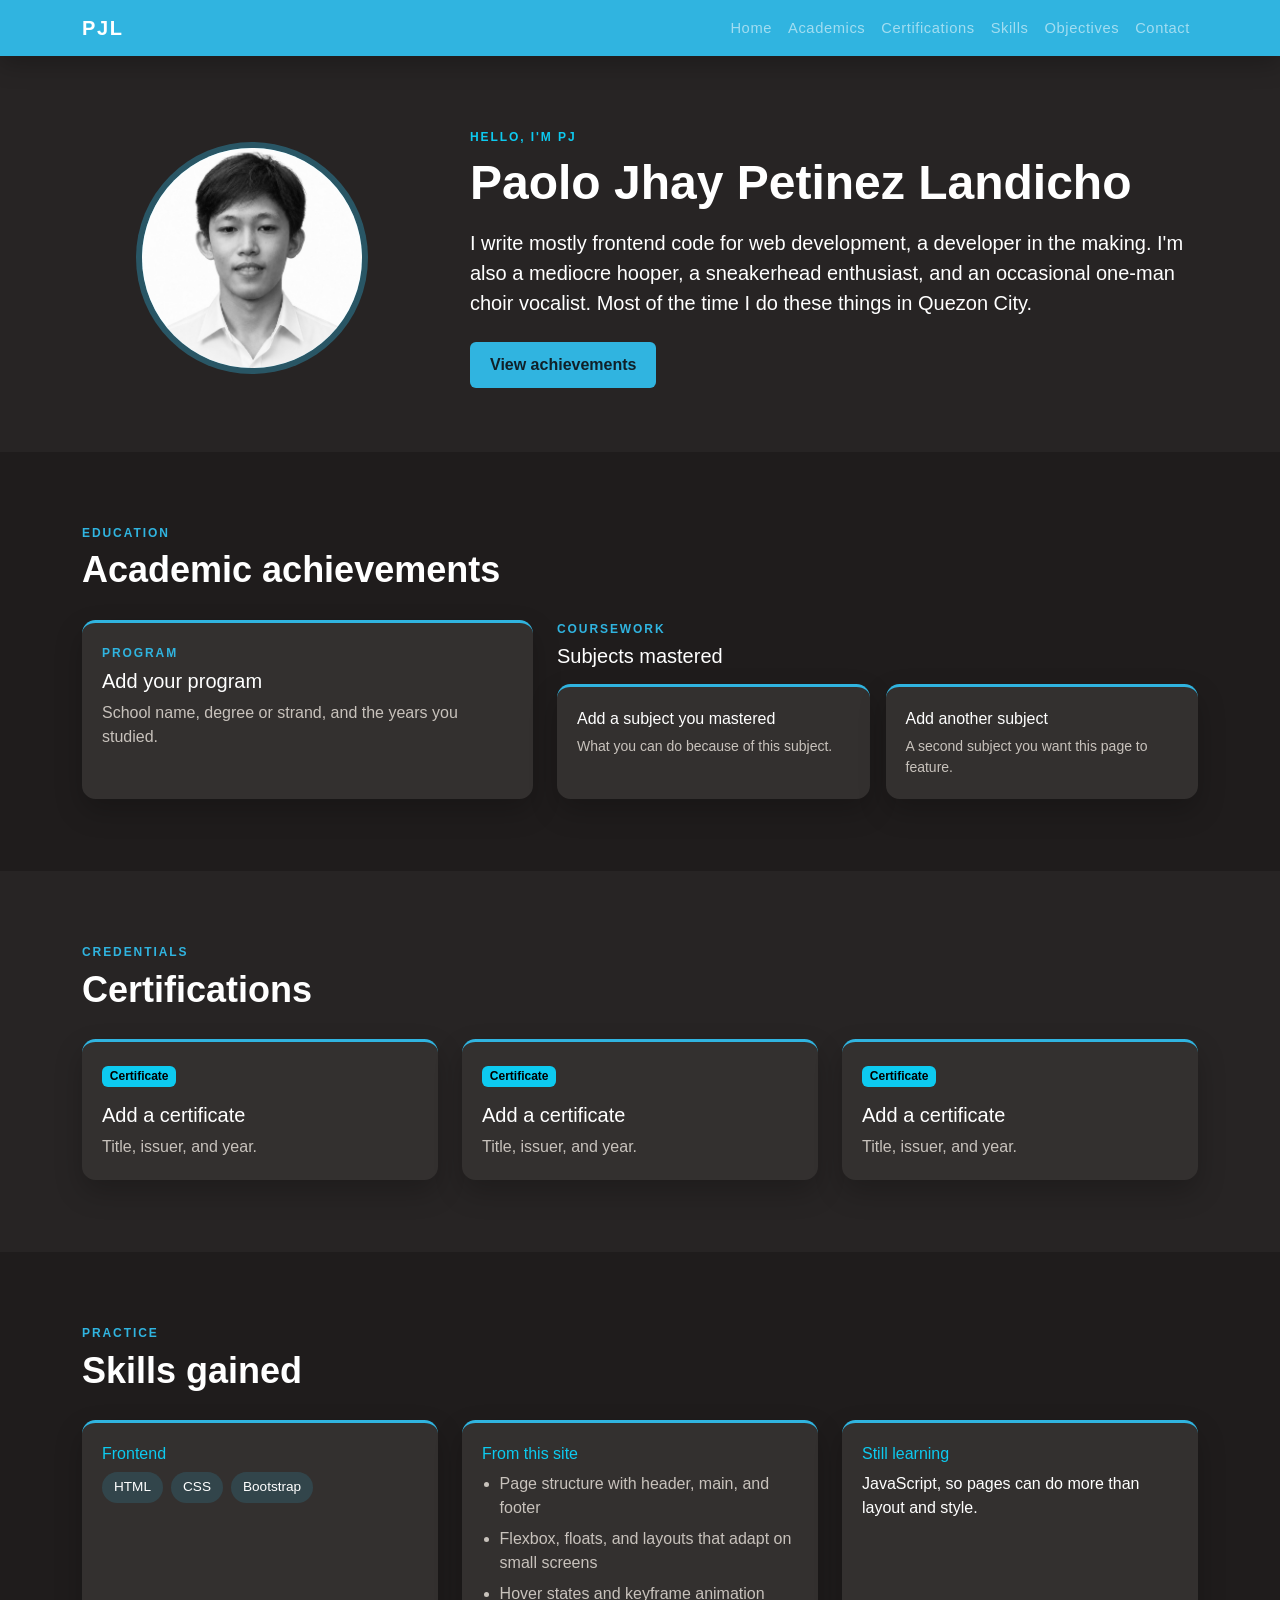
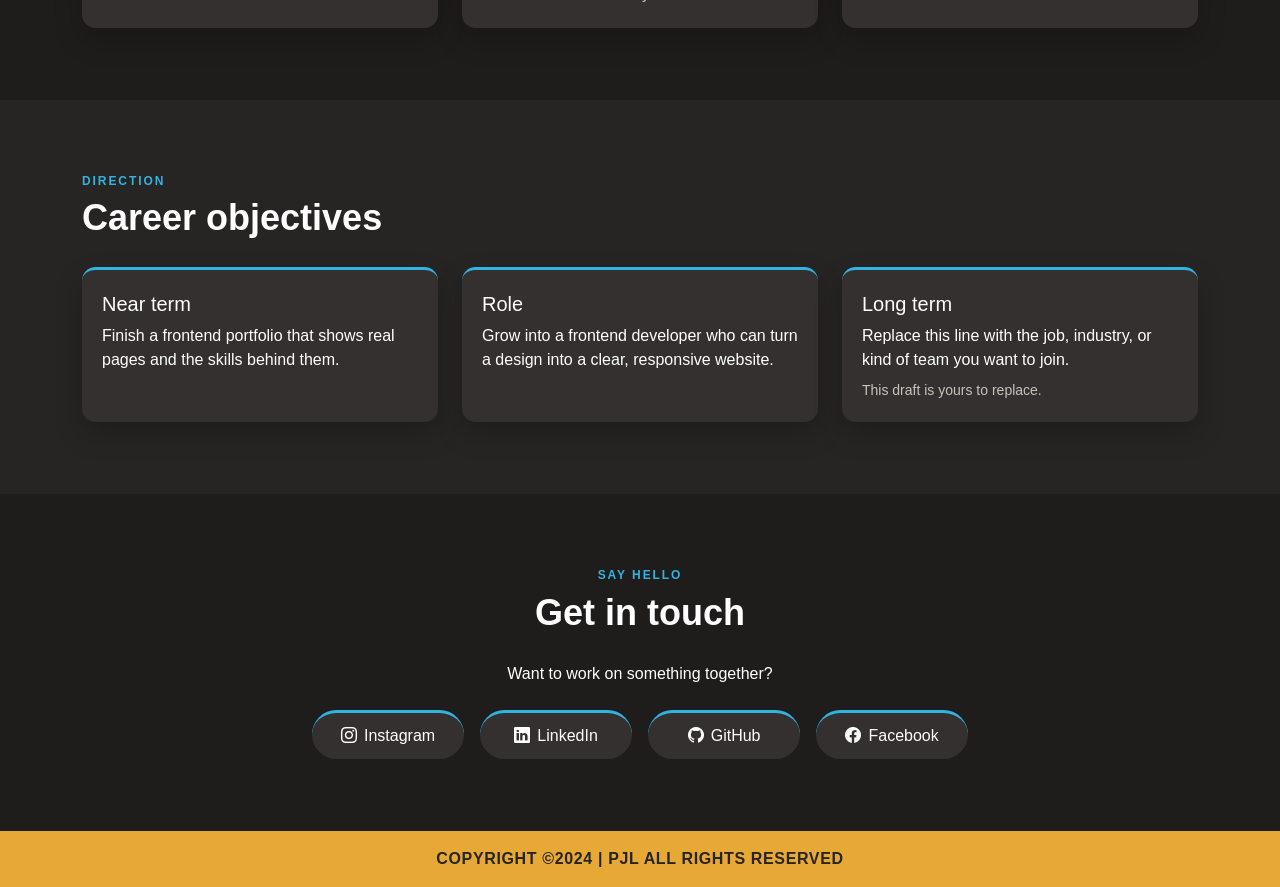
==== index.html @ 6f373d93 "Publish the personal portfolio so it can be viewed from GitHub." ====
<!DOCTYPE html>
<html lang="en">
<head>
  <meta charset="UTF-8">
  <meta name="viewport" content="width=device-width, initial-scale=1.0">
  <title>PJL | Paolo Jhay Petinez Landicho</title>
  <link rel="icon" href="inky2.png">
  <link href="https://cdn.jsdelivr.net/npm/bootstrap@5.3.3/dist/css/bootstrap.min.css" rel="stylesheet">
  <link href="https://cdn.jsdelivr.net/npm/bootstrap-icons@1.11.3/font/bootstrap-icons.min.css" rel="stylesheet">
  <link rel="stylesheet" href="portfolio.css">
</head>
<body>

  <nav class="navbar navbar-expand-md navbar-dark bg-brand sticky-top">
    <div class="container">
      <a class="navbar-brand fw-bold" href="#home">PJL</a>
      <button class="navbar-toggler" type="button" data-bs-toggle="collapse" data-bs-target="#nav" aria-controls="nav" aria-expanded="false" aria-label="Open menu">
        <span class="navbar-toggler-icon"></span>
      </button>
      <div class="collapse navbar-collapse" id="nav">
        <ul class="navbar-nav ms-auto">
          <li class="nav-item"><a class="nav-link" href="#home">Home</a></li>
          <li class="nav-item"><a class="nav-link" href="#academics">Academics</a></li>
          <li class="nav-item"><a class="nav-link" href="#certifications">Certifications</a></li>
          <li class="nav-item"><a class="nav-link" href="#skills">Skills</a></li>
          <li class="nav-item"><a class="nav-link" href="#objectives">Objectives</a></li>
          <li class="nav-item"><a class="nav-link" href="#contact">Contact</a></li>
        </ul>
      </div>
    </div>
  </nav>

  <header id="home" class="hero">
    <div class="container">
      <div class="row align-items-center g-4 g-lg-5">
        <div class="col-md-4 text-center">
          <div class="portrait-frame mx-auto">
            <span class="portrait-mark" aria-hidden="true">PJ</span>
            <img src="portrait.jpg" alt="Paolo Jhay Petinez Landicho" class="portrait" onerror="this.remove()">
          </div>
        </div>
        <div class="col-md-8">
          <p class="eyebrow text-info mb-2">Hello, I'm PJ</p>
          <h1 class="display-5 fw-bold mb-3">Paolo Jhay Petinez Landicho</h1>
          <p class="lead mb-4">
            I write mostly frontend code for web development, a developer in the making.
            I'm also a mediocre hooper, a sneakerhead enthusiast, and an occasional one-man choir vocalist.
            Most of the time I do these things in Quezon City.
          </p>
          <a class="btn btn-brand" href="#academics">View achievements</a>
        </div>
      </div>
    </div>
  </header>

  <main>
    <section id="academics" class="section-block bg-panel">
      <div class="container">
        <p class="eyebrow">Education</p>
        <h2 class="section-title">Academic achievements</h2>
        <div class="row g-4">
          <div class="col-lg-5">
            <!-- EDIT: school, degree, years -->
            <article class="portfolio-card h-100">
              <p class="eyebrow">Program</p>
              <h3 class="h5">Add your program</h3>
              <p class="mb-0 text-secondary-light">School name, degree or strand, and the years you studied.</p>
            </article>
          </div>
          <div class="col-lg-7">
            <p class="eyebrow">Coursework</p>
            <h3 class="h5 mb-3">Subjects mastered</h3>
            <div class="row g-3">
              <!-- EDIT: subject you mastered -->
              <div class="col-sm-6">
                <article class="portfolio-card h-100">
                  <h4 class="h6">Add a subject you mastered</h4>
                  <p class="mb-0 small text-secondary-light">What you can do because of this subject.</p>
                </article>
              </div>
              <!-- EDIT: subject you mastered -->
              <div class="col-sm-6">
                <article class="portfolio-card h-100">
                  <h4 class="h6">Add another subject</h4>
                  <p class="mb-0 small text-secondary-light">A second subject you want this page to feature.</p>
                </article>
              </div>
            </div>
          </div>
        </div>
      </div>
    </section>

    <section id="certifications" class="section-block">
      <div class="container">
        <p class="eyebrow">Credentials</p>
        <h2 class="section-title">Certifications</h2>
        <div class="row g-4">
          <!-- EDIT: certificate title, issuer, year -->
          <div class="col-md-4">
            <article class="portfolio-card h-100">
              <span class="badge text-bg-info mb-3">Certificate</span>
              <h3 class="h5">Add a certificate</h3>
              <p class="mb-0 text-secondary-light">Title, issuer, and year.</p>
            </article>
          </div>
          <!-- EDIT: certificate title, issuer, year -->
          <div class="col-md-4">
            <article class="portfolio-card h-100">
              <span class="badge text-bg-info mb-3">Certificate</span>
              <h3 class="h5">Add a certificate</h3>
              <p class="mb-0 text-secondary-light">Title, issuer, and year.</p>
            </article>
          </div>
          <!-- EDIT: certificate title, issuer, year -->
          <div class="col-md-4">
            <article class="portfolio-card h-100">
              <span class="badge text-bg-info mb-3">Certificate</span>
              <h3 class="h5">Add a certificate</h3>
              <p class="mb-0 text-secondary-light">Title, issuer, and year.</p>
            </article>
          </div>
        </div>
      </div>
    </section>

    <section id="skills" class="section-block bg-panel">
      <div class="container">
        <p class="eyebrow">Practice</p>
        <h2 class="section-title">Skills gained</h2>
        <div class="row g-4">
          <div class="col-md-4">
            <article class="portfolio-card h-100">
              <h3 class="h6 text-info">Frontend</h3>
              <div class="d-flex flex-wrap gap-2">
                <span class="skill-pill">HTML</span>
                <span class="skill-pill">CSS</span>
                <span class="skill-pill">Bootstrap</span>
              </div>
            </article>
          </div>
          <div class="col-md-4">
            <article class="portfolio-card h-100">
              <h3 class="h6 text-info">From this site</h3>
              <ul class="mb-0 skill-list">
                <li>Page structure with header, main, and footer</li>
                <li>Flexbox, floats, and layouts that adapt on small screens</li>
                <li>Hover states and keyframe animation</li>
              </ul>
            </article>
          </div>
          <div class="col-md-4">
            <article class="portfolio-card h-100">
              <h3 class="h6 text-info">Still learning</h3>
              <p class="mb-0">JavaScript, so pages can do more than layout and style.</p>
            </article>
          </div>
        </div>
      </div>
    </section>

    <section id="objectives" class="section-block">
      <div class="container">
        <p class="eyebrow">Direction</p>
        <h2 class="section-title">Career objectives</h2>
        <div class="row g-4">
          <div class="col-md-4">
            <article class="portfolio-card h-100">
              <h3 class="h5">Near term</h3>
              <p class="mb-0">Finish a frontend portfolio that shows real pages and the skills behind them.</p>
            </article>
          </div>
          <div class="col-md-4">
            <article class="portfolio-card h-100">
              <h3 class="h5">Role</h3>
              <p class="mb-0">Grow into a frontend developer who can turn a design into a clear, responsive website.</p>
            </article>
          </div>
          <div class="col-md-4">
            <!-- EDIT: long-term career objective -->
            <article class="portfolio-card h-100">
              <h3 class="h5">Long term</h3>
              <p class="mb-2">Replace this line with the job, industry, or kind of team you want to join.</p>
              <p class="small text-secondary-light mb-0">This draft is yours to replace.</p>
            </article>
          </div>
        </div>
      </div>
    </section>

    <section id="contact" class="section-block bg-panel">
      <div class="container text-center">
        <p class="eyebrow">Say hello</p>
        <h2 class="section-title">Get in touch</h2>
        <p class="mb-4">Want to work on something together?</p>
        <div class="d-flex justify-content-center flex-wrap gap-3">
          <a class="social-link" href="https://www.instagram.com/pjpetinez/" aria-label="Instagram">
            <i class="bi bi-instagram" aria-hidden="true"></i>
            <span>Instagram</span>
          </a>
          <a class="social-link" href="https://www.linkedin.com/in/paolo-jhay-petinez-landicho-0678a0bb/" aria-label="LinkedIn">
            <i class="bi bi-linkedin" aria-hidden="true"></i>
            <span>LinkedIn</span>
          </a>
          <a class="social-link" href="https://github.com/pjplandich0" aria-label="GitHub">
            <i class="bi bi-github" aria-hidden="true"></i>
            <span>GitHub</span>
          </a>
          <a class="social-link" href="https://www.facebook.com/HeyBluuuuueeeeeeee/" aria-label="Facebook">
            <i class="bi bi-facebook" aria-hidden="true"></i>
            <span>Facebook</span>
          </a>
        </div>
      </div>
    </section>
  </main>

  <footer class="footer-gold text-center py-3">
    <p class="mb-0">COPYRIGHT ©2024 | PJL ALL RIGHTS RESERVED</p>
  </footer>

  <script src="https://cdn.jsdelivr.net/npm/bootstrap@5.3.3/dist/js/bootstrap.bundle.min.js"></script>
  <script>
    document.querySelectorAll("#nav .nav-link").forEach((link) => {
      link.addEventListener("click", () => {
        const nav = document.getElementById("nav");
        const menu = bootstrap.Collapse.getInstance(nav);
        if (menu && nav.classList.contains("show")) menu.hide();
      });
    });
  </script>
</body>
</html>
---- portfolio.css ----
:root {
  --brand: rgb(48, 180, 224);
  --brand-deep: rgb(32, 140, 178);
  --pink: #e02e9c;
  --gold: rgb(231, 169, 53);
  --page: #272424;
  --panel: #1f1c1c;
  --card: #33302f;
  --muted: #c8c2bc;
}

body {
  background: var(--page);
  color: #fff;
  font-family: "Segoe UI", sans-serif;
}

.bg-brand {
  background: var(--brand);
}

.bg-panel {
  background: var(--panel);
}

.navbar {
  box-shadow: 0 8px 24px rgba(0, 0, 0, 0.25);
}

.navbar-brand {
  letter-spacing: 0.08em;
}

.nav-link {
  font-size: 0.92rem;
  letter-spacing: 0.04em;
}

.nav-link:hover,
.nav-link:focus {
  color: #fff;
  background: var(--pink);
  border-radius: 0.35rem;
}

.hero {
  padding: 4.5rem 0 4rem;
}

.eyebrow {
  margin-bottom: 0.4rem;
  color: var(--brand);
  font-size: 0.75rem;
  font-weight: 700;
  letter-spacing: 0.16em;
  text-transform: uppercase;
}

.section-block {
  padding: 4.5rem 0;
}

.section-title {
  margin-bottom: 1.75rem;
  font-size: clamp(1.75rem, 3vw, 2.25rem);
  font-weight: 700;
}

.portrait-frame {
  position: relative;
  width: 220px;
  height: 220px;
  border-radius: 50%;
  overflow: hidden;
  background:
    radial-gradient(circle at 30% 30%, rgb(90, 210, 240), var(--brand-deep));
  box-shadow: 0 0 0 6px rgba(48, 180, 224, 0.35);
}

.portrait-mark {
  position: absolute;
  inset: 0;
  display: grid;
  place-items: center;
  font-size: 4rem;
  font-weight: 700;
  letter-spacing: 0.04em;
}

.portrait {
  position: absolute;
  inset: 0;
  width: 100%;
  height: 100%;
  object-fit: cover;
  object-position: center 18%;
}

.btn-brand {
  background: var(--brand);
  border: 0;
  color: #102028;
  font-weight: 700;
  padding: 0.7rem 1.25rem;
}

.btn-brand:hover,
.btn-brand:focus {
  background: var(--pink);
  color: #fff;
}

.portfolio-card {
  background: var(--card);
  border-radius: 0.85rem;
  border-top: 3px solid var(--brand);
  padding: 1.35rem 1.25rem;
  box-shadow: 0 12px 28px rgba(0, 0, 0, 0.22);
}

.text-secondary-light {
  color: var(--muted);
}

.skill-pill {
  display: inline-block;
  padding: 0.35rem 0.75rem;
  border-radius: 999px;
  background: rgba(48, 180, 224, 0.16);
  color: #fff;
  font-size: 0.85rem;
}

.skill-list {
  padding-left: 1.1rem;
  color: var(--muted);
}

.skill-list li + li {
  margin-top: 0.45rem;
}

.social-link {
  display: inline-flex;
  align-items: center;
  gap: 0.45rem;
  min-width: 9.5rem;
  justify-content: center;
  padding: 0.7rem 1rem;
  border-radius: 999px;
  background: var(--card);
  color: #fff;
  text-decoration: none;
  border-top: 3px solid var(--brand);
}

.social-link:hover,
.social-link:focus {
  background: var(--pink);
  color: #fff;
}

.footer-gold {
  background: var(--gold);
  color: #272424;
  font-weight: 700;
  letter-spacing: 0.04em;
}

html {
  scroll-behavior: smooth;
}

section,
header {
  scroll-margin-top: 4.5rem;
}
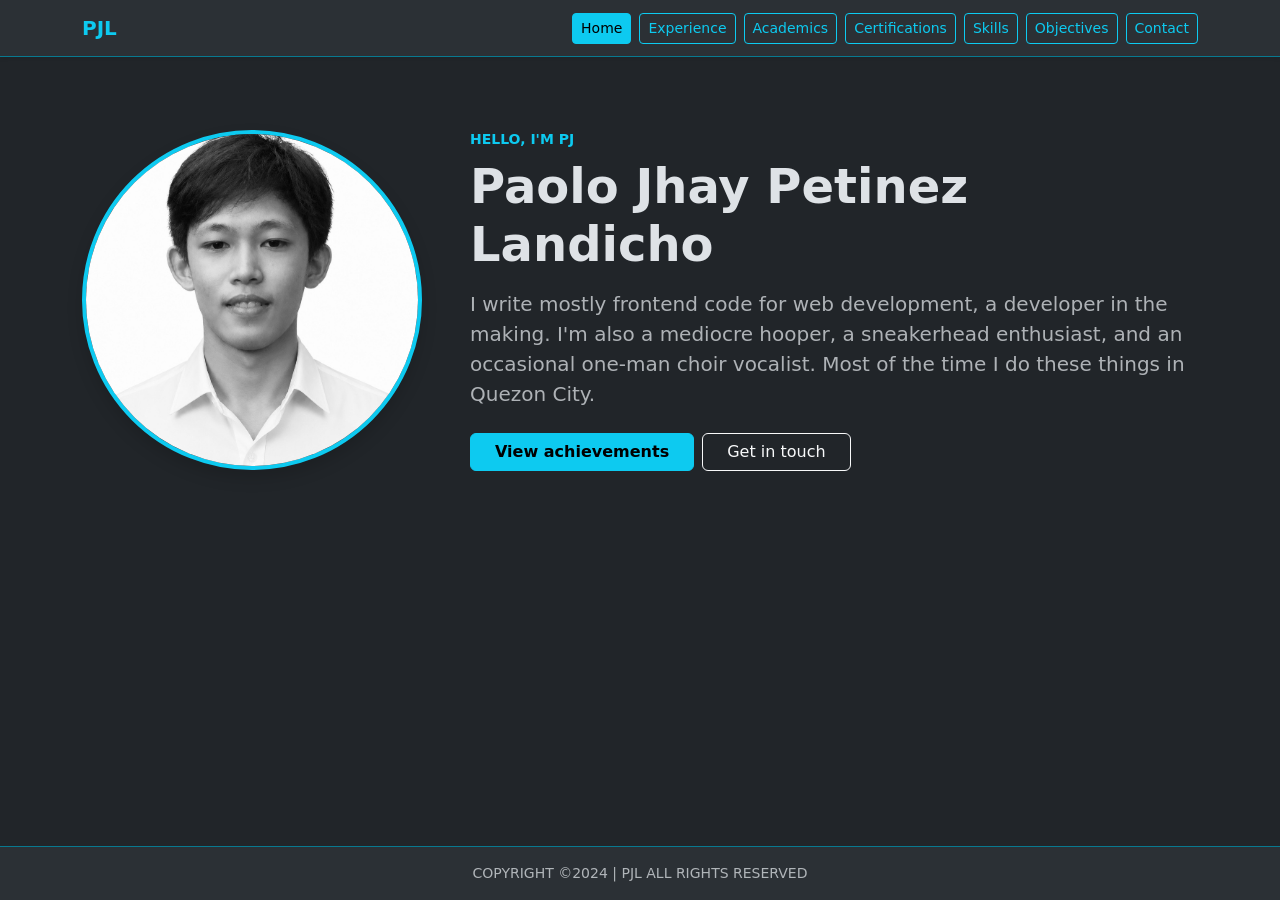
==== commit f826929a: "Split the portfolio into Bootstrap tabs and show the certificate images so visitors can see each cre" ====
--- a/index.html
+++ b/index.html
@@ -1,5 +1,5 @@
 <!DOCTYPE html>
-<html lang="en">
+<html lang="en" data-bs-theme="dark">
 <head>
   <meta charset="UTF-8">
   <meta name="viewport" content="width=device-width, initial-scale=1.0">
@@ -7,227 +7,466 @@
   <link rel="icon" href="inky2.png">
   <link href="https://cdn.jsdelivr.net/npm/bootstrap@5.3.3/dist/css/bootstrap.min.css" rel="stylesheet">
   <link href="https://cdn.jsdelivr.net/npm/bootstrap-icons@1.11.3/font/bootstrap-icons.min.css" rel="stylesheet">
-  <link rel="stylesheet" href="portfolio.css">
 </head>
-<body>
-
-  <nav class="navbar navbar-expand-md navbar-dark bg-brand sticky-top">
+<body class="d-flex flex-column min-vh-100">
+
+  <nav class="navbar navbar-expand-lg bg-body-tertiary border-bottom border-info-subtle sticky-top shadow-sm">
     <div class="container">
-      <a class="navbar-brand fw-bold" href="#home">PJL</a>
+      <a class="navbar-brand fw-bold text-info" href="index.html">PJL</a>
       <button class="navbar-toggler" type="button" data-bs-toggle="collapse" data-bs-target="#nav" aria-controls="nav" aria-expanded="false" aria-label="Open menu">
         <span class="navbar-toggler-icon"></span>
       </button>
       <div class="collapse navbar-collapse" id="nav">
-        <ul class="navbar-nav ms-auto">
-          <li class="nav-item"><a class="nav-link" href="#home">Home</a></li>
-          <li class="nav-item"><a class="nav-link" href="#academics">Academics</a></li>
-          <li class="nav-item"><a class="nav-link" href="#certifications">Certifications</a></li>
-          <li class="nav-item"><a class="nav-link" href="#skills">Skills</a></li>
-          <li class="nav-item"><a class="nav-link" href="#objectives">Objectives</a></li>
-          <li class="nav-item"><a class="nav-link" href="#contact">Contact</a></li>
-        </ul>
+        <div class="nav flex-column flex-lg-row gap-2 ms-auto py-3 py-lg-0" role="tablist">
+          <button class="btn btn-outline-info btn-sm active" type="button" role="tab" data-bs-toggle="tab" data-bs-target="#home" aria-controls="home" aria-selected="true">Home</button>
+          <button class="btn btn-outline-info btn-sm" type="button" role="tab" data-bs-toggle="tab" data-bs-target="#experience" aria-controls="experience" aria-selected="false">Experience</button>
+          <button class="btn btn-outline-info btn-sm" type="button" role="tab" data-bs-toggle="tab" data-bs-target="#academics" aria-controls="academics" aria-selected="false">Academics</button>
+          <button class="btn btn-outline-info btn-sm" type="button" role="tab" data-bs-toggle="tab" data-bs-target="#certifications" aria-controls="certifications" aria-selected="false">Certifications</button>
+          <button class="btn btn-outline-info btn-sm" type="button" role="tab" data-bs-toggle="tab" data-bs-target="#skills" aria-controls="skills" aria-selected="false">Skills</button>
+          <button class="btn btn-outline-info btn-sm" type="button" role="tab" data-bs-toggle="tab" data-bs-target="#objectives" aria-controls="objectives" aria-selected="false">Objectives</button>
+          <button class="btn btn-outline-info btn-sm" type="button" role="tab" data-bs-toggle="tab" data-bs-target="#contact" aria-controls="contact" aria-selected="false">Contact</button>
+        </div>
       </div>
     </div>
   </nav>
 
-  <header id="home" class="hero">
-    <div class="container">
-      <div class="row align-items-center g-4 g-lg-5">
-        <div class="col-md-4 text-center">
-          <div class="portrait-frame mx-auto">
-            <span class="portrait-mark" aria-hidden="true">PJ</span>
-            <img src="portrait.jpg" alt="Paolo Jhay Petinez Landicho" class="portrait" onerror="this.remove()">
-          </div>
-        </div>
-        <div class="col-md-8">
-          <p class="eyebrow text-info mb-2">Hello, I'm PJ</p>
-          <h1 class="display-5 fw-bold mb-3">Paolo Jhay Petinez Landicho</h1>
-          <p class="lead mb-4">
-            I write mostly frontend code for web development, a developer in the making.
-            I'm also a mediocre hooper, a sneakerhead enthusiast, and an occasional one-man choir vocalist.
-            Most of the time I do these things in Quezon City.
-          </p>
-          <a class="btn btn-brand" href="#academics">View achievements</a>
-        </div>
-      </div>
-    </div>
-  </header>
-
-  <main>
-    <section id="academics" class="section-block bg-panel">
+  <main class="tab-content flex-grow-1 py-5">
+
+    <section class="tab-pane fade show active" id="home" role="tabpanel" tabindex="0">
+      <div class="container py-lg-4">
+        <div class="row align-items-center g-4 g-lg-5">
+          <div class="col-8 col-sm-6 col-md-4 mx-auto">
+            <div class="ratio ratio-1x1">
+              <img src="portrait.jpg" alt="Paolo Jhay Petinez Landicho" class="rounded-circle object-fit-cover border border-4 border-info shadow">
+            </div>
+          </div>
+          <div class="col-md-8 text-center text-md-start">
+            <p class="text-info text-uppercase small fw-semibold mb-2">Hello, I'm PJ</p>
+            <h1 class="display-5 fw-bold mb-3">Paolo Jhay Petinez Landicho</h1>
+            <p class="lead text-body-secondary mb-4">
+              I write mostly frontend code for web development, a developer in the making.
+              I'm also a mediocre hooper, a sneakerhead enthusiast, and an occasional one-man choir vocalist.
+              Most of the time I do these things in Quezon City.
+            </p>
+            <div class="d-flex flex-wrap gap-2 justify-content-center justify-content-md-start">
+              <button class="btn btn-info fw-semibold px-4" type="button" data-show-tab="#academics">View achievements</button>
+              <button class="btn btn-outline-light px-4" type="button" data-show-tab="#contact">Get in touch</button>
+            </div>
+          </div>
+        </div>
+      </div>
+    </section>
+
+    <section class="tab-pane fade" id="experience" role="tabpanel" tabindex="0">
       <div class="container">
-        <p class="eyebrow">Education</p>
-        <h2 class="section-title">Academic achievements</h2>
+        <p class="text-info text-uppercase small fw-semibold mb-1">Work</p>
+        <h2 class="fw-bold mb-4">Working experience</h2>
+        <div class="row g-4">
+          <!-- EDIT: job title, company, dates, and what you did -->
+          <div class="col-lg-8">
+            <div class="card bg-body-tertiary border-info-subtle shadow-sm">
+              <div class="card-body">
+                <div class="d-flex flex-wrap justify-content-between gap-2 mb-2">
+                  <h3 class="h5 card-title mb-0">Add your job title</h3>
+                  <span class="badge text-bg-info align-self-start">Start – End</span>
+                </div>
+                <p class="text-info small mb-3">Company name · Location</p>
+                <ul class="card-text text-body-secondary mb-0 ps-3">
+                  <li class="mb-2">What you were responsible for.</li>
+                  <li>A result or project you are proud of.</li>
+                </ul>
+              </div>
+            </div>
+          </div>
+        </div>
+      </div>
+    </section>
+
+    <section class="tab-pane fade" id="academics" role="tabpanel" tabindex="0">
+      <div class="container">
+        <p class="text-info text-uppercase small fw-semibold mb-1">Education</p>
+        <h2 class="fw-bold mb-4">Academic achievements</h2>
         <div class="row g-4">
           <div class="col-lg-5">
             <!-- EDIT: school, degree, years -->
-            <article class="portfolio-card h-100">
-              <p class="eyebrow">Program</p>
-              <h3 class="h5">Add your program</h3>
-              <p class="mb-0 text-secondary-light">School name, degree or strand, and the years you studied.</p>
-            </article>
+            <div class="card h-100 bg-body-tertiary border-info-subtle shadow-sm">
+              <div class="card-body">
+                <p class="text-info text-uppercase small fw-semibold mb-1">Program</p>
+                <h3 class="h5 card-title">Add your program</h3>
+                <p class="card-text text-body-secondary">School name, degree or strand, and the years you studied.</p>
+              </div>
+            </div>
           </div>
           <div class="col-lg-7">
-            <p class="eyebrow">Coursework</p>
+            <p class="text-info text-uppercase small fw-semibold mb-1">Coursework</p>
             <h3 class="h5 mb-3">Subjects mastered</h3>
             <div class="row g-3">
               <!-- EDIT: subject you mastered -->
               <div class="col-sm-6">
-                <article class="portfolio-card h-100">
-                  <h4 class="h6">Add a subject you mastered</h4>
-                  <p class="mb-0 small text-secondary-light">What you can do because of this subject.</p>
-                </article>
+                <div class="card h-100 bg-body-tertiary border-info-subtle shadow-sm">
+                  <div class="card-body">
+                    <h4 class="h6 card-title">Add a subject you mastered</h4>
+                    <p class="card-text small text-body-secondary">What you can do because of this subject.</p>
+                  </div>
+                </div>
               </div>
               <!-- EDIT: subject you mastered -->
               <div class="col-sm-6">
-                <article class="portfolio-card h-100">
-                  <h4 class="h6">Add another subject</h4>
-                  <p class="mb-0 small text-secondary-light">A second subject you want this page to feature.</p>
-                </article>
-              </div>
-            </div>
-          </div>
-        </div>
-      </div>
-    </section>
-
-    <section id="certifications" class="section-block">
+                <div class="card h-100 bg-body-tertiary border-info-subtle shadow-sm">
+                  <div class="card-body">
+                    <h4 class="h6 card-title">Add another subject</h4>
+                    <p class="card-text small text-body-secondary">A second subject you want this page to feature.</p>
+                  </div>
+                </div>
+              </div>
+            </div>
+          </div>
+        </div>
+      </div>
+    </section>
+
+    <section class="tab-pane fade" id="certifications" role="tabpanel" tabindex="0">
       <div class="container">
-        <p class="eyebrow">Credentials</p>
-        <h2 class="section-title">Certifications</h2>
+        <p class="text-info text-uppercase small fw-semibold mb-1">Credentials</p>
+        <h2 class="fw-bold mb-4">Certifications</h2>
         <div class="row g-4">
-          <!-- EDIT: certificate title, issuer, year -->
-          <div class="col-md-4">
-            <article class="portfolio-card h-100">
-              <span class="badge text-bg-info mb-3">Certificate</span>
-              <h3 class="h5">Add a certificate</h3>
-              <p class="mb-0 text-secondary-light">Title, issuer, and year.</p>
-            </article>
-          </div>
-          <!-- EDIT: certificate title, issuer, year -->
-          <div class="col-md-4">
-            <article class="portfolio-card h-100">
-              <span class="badge text-bg-info mb-3">Certificate</span>
-              <h3 class="h5">Add a certificate</h3>
-              <p class="mb-0 text-secondary-light">Title, issuer, and year.</p>
-            </article>
-          </div>
-          <!-- EDIT: certificate title, issuer, year -->
-          <div class="col-md-4">
-            <article class="portfolio-card h-100">
-              <span class="badge text-bg-info mb-3">Certificate</span>
-              <h3 class="h5">Add a certificate</h3>
-              <p class="mb-0 text-secondary-light">Title, issuer, and year.</p>
-            </article>
-          </div>
-        </div>
-      </div>
-    </section>
-
-    <section id="skills" class="section-block bg-panel">
+          <div class="col-md-6 col-lg-4">
+            <div class="card h-100 bg-body-tertiary border-info-subtle shadow-sm overflow-hidden">
+              <button class="btn p-0 border-0 rounded-0" type="button" data-bs-toggle="modal" data-bs-target="#certificateModal" data-cert-src="certificates/coursera-visual-elements-ui-design.jpg" data-cert-title="Visual Elements of User Interface Design" aria-label="View Visual Elements of User Interface Design certificate">
+                <div class="ratio ratio-4x3 bg-white">
+                  <img src="certificates/coursera-visual-elements-ui-design.jpg" alt="Visual Elements of User Interface Design certificate" class="object-fit-contain p-2" loading="lazy">
+                </div>
+              </button>
+              <div class="card-body d-flex flex-column">
+                <span class="badge text-bg-info align-self-start mb-3">Coursera · CalArts</span>
+                <h3 class="h5 card-title">Visual Elements of User Interface Design</h3>
+                <p class="card-text text-body-secondary small mb-1">California Institute of the Arts · December 11, 2025</p>
+                <div class="d-flex flex-wrap gap-2 mt-auto pt-2">
+                  <button class="btn btn-info btn-sm" type="button" data-bs-toggle="modal" data-bs-target="#certificateModal" data-cert-src="certificates/coursera-visual-elements-ui-design.jpg" data-cert-title="Visual Elements of User Interface Design">
+                    <i class="bi bi-eye me-1" aria-hidden="true"></i>View certificate
+                  </button>
+                  <a class="btn btn-outline-info btn-sm" href="https://coursera.org/verify/62R005RQOJVS">
+                    <i class="bi bi-patch-check me-1" aria-hidden="true"></i>Verify on Coursera
+                  </a>
+                </div>
+              </div>
+            </div>
+          </div>
+          <div class="col-md-6 col-lg-4">
+            <div class="card h-100 bg-body-tertiary border-info-subtle shadow-sm overflow-hidden">
+              <button class="btn p-0 border-0 rounded-0" type="button" data-bs-toggle="modal" data-bs-target="#certificateModal" data-cert-src="certificates/codecademy-ux-designer-career-path.jpg" data-cert-title="UX Designer Career Path" aria-label="View UX Designer Career Path certificate">
+                <div class="ratio ratio-4x3 bg-white">
+                  <img src="certificates/codecademy-ux-designer-career-path.jpg" alt="UX Designer Career Path certificate" class="object-fit-contain p-2" loading="lazy">
+                </div>
+              </button>
+              <div class="card-body d-flex flex-column">
+                <span class="badge text-bg-info align-self-start mb-3">Codecademy</span>
+                <h3 class="h5 card-title">UX Designer Career Path</h3>
+                <p class="card-text text-body-secondary small mb-1">December 1, 2025</p>
+                <p class="card-text text-body-secondary small">Credential ID DAE2623C-0</p>
+                <div class="d-flex flex-wrap gap-2 mt-auto pt-2">
+                  <button class="btn btn-info btn-sm" type="button" data-bs-toggle="modal" data-bs-target="#certificateModal" data-cert-src="certificates/codecademy-ux-designer-career-path.jpg" data-cert-title="UX Designer Career Path">
+                    <i class="bi bi-eye me-1" aria-hidden="true"></i>View certificate
+                  </button>
+                </div>
+              </div>
+            </div>
+          </div>
+          <div class="col-md-6 col-lg-4">
+            <div class="card h-100 bg-body-tertiary border-info-subtle shadow-sm overflow-hidden">
+              <button class="btn p-0 border-0 rounded-0" type="button" data-bs-toggle="modal" data-bs-target="#certificateModal" data-cert-src="certificates/codecademy-ux-design-career-preparedness.jpg" data-cert-title="UX Design Career Preparedness" aria-label="View UX Design Career Preparedness certificate">
+                <div class="ratio ratio-4x3 bg-white">
+                  <img src="certificates/codecademy-ux-design-career-preparedness.jpg" alt="UX Design Career Preparedness certificate" class="object-fit-contain p-2" loading="lazy">
+                </div>
+              </button>
+              <div class="card-body d-flex flex-column">
+                <span class="badge text-bg-info align-self-start mb-3">Codecademy</span>
+                <h3 class="h5 card-title">UX Design Career Preparedness</h3>
+                <p class="card-text text-body-secondary small mb-1">December 1, 2025</p>
+                <p class="card-text text-body-secondary small">Credential ID 24F84197-4</p>
+                <div class="d-flex flex-wrap gap-2 mt-auto pt-2">
+                  <button class="btn btn-info btn-sm" type="button" data-bs-toggle="modal" data-bs-target="#certificateModal" data-cert-src="certificates/codecademy-ux-design-career-preparedness.jpg" data-cert-title="UX Design Career Preparedness">
+                    <i class="bi bi-eye me-1" aria-hidden="true"></i>View certificate
+                  </button>
+                </div>
+              </div>
+            </div>
+          </div>
+          <div class="col-md-6 col-lg-4">
+            <div class="card h-100 bg-body-tertiary border-info-subtle shadow-sm overflow-hidden">
+              <button class="btn p-0 border-0 rounded-0" type="button" data-bs-toggle="modal" data-bs-target="#certificateModal" data-cert-src="certificates/codecademy-intro-ui-ux-design.jpg" data-cert-title="Introduction to UI and UX Design" aria-label="View Introduction to UI and UX Design certificate">
+                <div class="ratio ratio-4x3 bg-white">
+                  <img src="certificates/codecademy-intro-ui-ux-design.jpg" alt="Introduction to UI and UX Design certificate" class="object-fit-contain p-2" loading="lazy">
+                </div>
+              </button>
+              <div class="card-body d-flex flex-column">
+                <span class="badge text-bg-info align-self-start mb-3">Codecademy</span>
+                <h3 class="h5 card-title">Introduction to UI and UX Design</h3>
+                <p class="card-text text-body-secondary small mb-1">December 1, 2025</p>
+                <p class="card-text text-body-secondary small">Credential ID 625CF83D-5</p>
+                <div class="d-flex flex-wrap gap-2 mt-auto pt-2">
+                  <button class="btn btn-info btn-sm" type="button" data-bs-toggle="modal" data-bs-target="#certificateModal" data-cert-src="certificates/codecademy-intro-ui-ux-design.jpg" data-cert-title="Introduction to UI and UX Design">
+                    <i class="bi bi-eye me-1" aria-hidden="true"></i>View certificate
+                  </button>
+                </div>
+              </div>
+            </div>
+          </div>
+          <div class="col-md-6 col-lg-4">
+            <div class="card h-100 bg-body-tertiary border-info-subtle shadow-sm overflow-hidden">
+              <button class="btn p-0 border-0 rounded-0" type="button" data-bs-toggle="modal" data-bs-target="#certificateModal" data-cert-src="certificates/asklex-design-thinking-101.jpg" data-cert-title="Design Thinking 101" aria-label="View Design Thinking 101 certificate">
+                <div class="ratio ratio-4x3 bg-white">
+                  <img src="certificates/asklex-design-thinking-101.jpg" alt="Design Thinking 101 certificate" class="object-fit-contain p-2" loading="lazy">
+                </div>
+              </button>
+              <div class="card-body d-flex flex-column">
+                <span class="badge text-bg-info align-self-start mb-3">Ask Lex PH Academy</span>
+                <h3 class="h5 card-title">Design Thinking 101</h3>
+                <p class="card-text text-body-secondary small mb-1">December 11, 2025</p>
+                <p class="card-text text-body-secondary small">Certification No. DT1-121125-2509290035</p>
+                <div class="d-flex flex-wrap gap-2 mt-auto pt-2">
+                  <button class="btn btn-info btn-sm" type="button" data-bs-toggle="modal" data-bs-target="#certificateModal" data-cert-src="certificates/asklex-design-thinking-101.jpg" data-cert-title="Design Thinking 101">
+                    <i class="bi bi-eye me-1" aria-hidden="true"></i>View certificate
+                  </button>
+                </div>
+              </div>
+            </div>
+          </div>
+          <div class="col-md-6 col-lg-4">
+            <div class="card h-100 bg-body-tertiary border-info-subtle shadow-sm overflow-hidden">
+              <button class="btn p-0 border-0 rounded-0" type="button" data-bs-toggle="modal" data-bs-target="#certificateModal" data-cert-src="certificates/asklex-lean-product-development.jpg" data-cert-title="Lean Product Development" aria-label="View Lean Product Development certificate">
+                <div class="ratio ratio-4x3 bg-white">
+                  <img src="certificates/asklex-lean-product-development.jpg" alt="Lean Product Development certificate" class="object-fit-contain p-2" loading="lazy">
+                </div>
+              </button>
+              <div class="card-body d-flex flex-column">
+                <span class="badge text-bg-info align-self-start mb-3">Ask Lex PH Academy</span>
+                <h3 class="h5 card-title">Lean Product Development</h3>
+                <p class="card-text text-body-secondary small mb-1">December 11, 2025</p>
+                <p class="card-text text-body-secondary small">Certification No. LPD-121125-2509290035</p>
+                <div class="d-flex flex-wrap gap-2 mt-auto pt-2">
+                  <button class="btn btn-info btn-sm" type="button" data-bs-toggle="modal" data-bs-target="#certificateModal" data-cert-src="certificates/asklex-lean-product-development.jpg" data-cert-title="Lean Product Development">
+                    <i class="bi bi-eye me-1" aria-hidden="true"></i>View certificate
+                  </button>
+                </div>
+              </div>
+            </div>
+          </div>
+          <div class="col-md-6 col-lg-4">
+            <div class="card h-100 bg-body-tertiary border-info-subtle shadow-sm overflow-hidden">
+              <button class="btn p-0 border-0 rounded-0" type="button" data-bs-toggle="modal" data-bs-target="#certificateModal" data-cert-src="certificates/intro-graphic-design-basics-ui-ux.jpg" data-cert-title="Introduction to Graphic Design: Basics of UI/UX" aria-label="View Introduction to Graphic Design: Basics of UI/UX certificate">
+                <div class="ratio ratio-4x3 bg-white">
+                  <img src="certificates/intro-graphic-design-basics-ui-ux.jpg" alt="Introduction to Graphic Design: Basics of UI/UX certificate" class="object-fit-contain p-2" loading="lazy">
+                </div>
+              </button>
+              <div class="card-body d-flex flex-column">
+                <span class="badge text-bg-info align-self-start mb-3">Simplilearn SkillUp</span>
+                <h3 class="h5 card-title">Introduction to Graphic Design: Basics of UI/UX</h3>
+                <p class="card-text text-body-secondary small mb-1">December 11, 2025</p>
+                <p class="card-text text-body-secondary small">Certificate code 9567900</p>
+                <div class="d-flex flex-wrap gap-2 mt-auto pt-2">
+                  <button class="btn btn-info btn-sm" type="button" data-bs-toggle="modal" data-bs-target="#certificateModal" data-cert-src="certificates/intro-graphic-design-basics-ui-ux.jpg" data-cert-title="Introduction to Graphic Design: Basics of UI/UX">
+                    <i class="bi bi-eye me-1" aria-hidden="true"></i>View certificate
+                  </button>
+                </div>
+              </div>
+            </div>
+          </div>
+          <div class="col-md-6 col-lg-4">
+            <div class="card h-100 bg-body-tertiary border-info-subtle shadow-sm overflow-hidden">
+              <button class="btn p-0 border-0 rounded-0" type="button" data-bs-toggle="modal" data-bs-target="#certificateModal" data-cert-src="certificates/ui-ux-for-beginners.jpg" data-cert-title="UI/UX for Beginners" aria-label="View UI/UX for Beginners certificate">
+                <div class="ratio ratio-4x3 bg-white">
+                  <img src="certificates/ui-ux-for-beginners.jpg" alt="UI/UX for Beginners certificate" class="object-fit-contain p-2" loading="lazy">
+                </div>
+              </button>
+              <div class="card-body d-flex flex-column">
+                <span class="badge text-bg-info align-self-start mb-3">Simplilearn SkillUp</span>
+                <h3 class="h5 card-title">UI/UX for Beginners</h3>
+                <p class="card-text text-body-secondary small mb-1">December 11, 2025</p>
+                <p class="card-text text-body-secondary small">Certificate code 9568697</p>
+                <div class="d-flex flex-wrap gap-2 mt-auto pt-2">
+                  <button class="btn btn-info btn-sm" type="button" data-bs-toggle="modal" data-bs-target="#certificateModal" data-cert-src="certificates/ui-ux-for-beginners.jpg" data-cert-title="UI/UX for Beginners">
+                    <i class="bi bi-eye me-1" aria-hidden="true"></i>View certificate
+                  </button>
+                </div>
+              </div>
+            </div>
+          </div>
+        </div>
+      </div>
+    </section>
+
+    <section class="tab-pane fade" id="skills" role="tabpanel" tabindex="0">
       <div class="container">
-        <p class="eyebrow">Practice</p>
-        <h2 class="section-title">Skills gained</h2>
+        <p class="text-info text-uppercase small fw-semibold mb-1">Practice</p>
+        <h2 class="fw-bold mb-4">Skills gained</h2>
+        <div class="row g-4">
+          <div class="col-md-6 col-lg-3">
+            <div class="card h-100 bg-body-tertiary border-info-subtle shadow-sm">
+              <div class="card-body">
+                <h3 class="h6 card-title text-info">UX and UI design</h3>
+                <div class="d-flex flex-wrap gap-2">
+                  <span class="badge rounded-pill bg-info-subtle text-info-emphasis border border-info-subtle">UX design</span>
+                  <span class="badge rounded-pill bg-info-subtle text-info-emphasis border border-info-subtle">UI design</span>
+                  <span class="badge rounded-pill bg-info-subtle text-info-emphasis border border-info-subtle">Visual design</span>
+                  <span class="badge rounded-pill bg-info-subtle text-info-emphasis border border-info-subtle">Design thinking</span>
+                  <span class="badge rounded-pill bg-info-subtle text-info-emphasis border border-info-subtle">Lean product development</span>
+                  <span class="badge rounded-pill bg-info-subtle text-info-emphasis border border-info-subtle">Graphic design basics</span>
+                </div>
+              </div>
+            </div>
+          </div>
+          <div class="col-md-6 col-lg-3">
+            <div class="card h-100 bg-body-tertiary border-info-subtle shadow-sm">
+              <div class="card-body">
+                <h3 class="h6 card-title text-info">Frontend</h3>
+                <div class="d-flex flex-wrap gap-2">
+                  <span class="badge rounded-pill bg-info-subtle text-info-emphasis border border-info-subtle">HTML</span>
+                  <span class="badge rounded-pill bg-info-subtle text-info-emphasis border border-info-subtle">CSS</span>
+                  <span class="badge rounded-pill bg-info-subtle text-info-emphasis border border-info-subtle">Bootstrap</span>
+                </div>
+              </div>
+            </div>
+          </div>
+          <div class="col-md-6 col-lg-3">
+            <div class="card h-100 bg-body-tertiary border-info-subtle shadow-sm">
+              <div class="card-body">
+                <h3 class="h6 card-title text-info">From this site</h3>
+                <ul class="card-text text-body-secondary mb-0 ps-3">
+                  <li class="mb-2">Page structure with header, main, and footer</li>
+                  <li class="mb-2">Flexbox, floats, and layouts that adapt on small screens</li>
+                  <li>Hover states and keyframe animation</li>
+                </ul>
+              </div>
+            </div>
+          </div>
+          <div class="col-md-6 col-lg-3">
+            <div class="card h-100 bg-body-tertiary border-info-subtle shadow-sm">
+              <div class="card-body">
+                <h3 class="h6 card-title text-info">Still learning</h3>
+                <p class="card-text text-body-secondary">JavaScript, so pages can do more than layout and style.</p>
+              </div>
+            </div>
+          </div>
+        </div>
+      </div>
+    </section>
+
+    <section class="tab-pane fade" id="objectives" role="tabpanel" tabindex="0">
+      <div class="container">
+        <p class="text-info text-uppercase small fw-semibold mb-1">Direction</p>
+        <h2 class="fw-bold mb-4">Career objectives</h2>
         <div class="row g-4">
           <div class="col-md-4">
-            <article class="portfolio-card h-100">
-              <h3 class="h6 text-info">Frontend</h3>
-              <div class="d-flex flex-wrap gap-2">
-                <span class="skill-pill">HTML</span>
-                <span class="skill-pill">CSS</span>
-                <span class="skill-pill">Bootstrap</span>
-              </div>
-            </article>
+            <div class="card h-100 bg-body-tertiary border-info-subtle shadow-sm">
+              <div class="card-body">
+                <h3 class="h5 card-title">Near term</h3>
+                <p class="card-text text-body-secondary">Finish a frontend portfolio that shows real pages and the skills behind them.</p>
+              </div>
+            </div>
           </div>
           <div class="col-md-4">
-            <article class="portfolio-card h-100">
-              <h3 class="h6 text-info">From this site</h3>
-              <ul class="mb-0 skill-list">
-                <li>Page structure with header, main, and footer</li>
-                <li>Flexbox, floats, and layouts that adapt on small screens</li>
-                <li>Hover states and keyframe animation</li>
-              </ul>
-            </article>
-          </div>
-          <div class="col-md-4">
-            <article class="portfolio-card h-100">
-              <h3 class="h6 text-info">Still learning</h3>
-              <p class="mb-0">JavaScript, so pages can do more than layout and style.</p>
-            </article>
-          </div>
-        </div>
-      </div>
-    </section>
-
-    <section id="objectives" class="section-block">
-      <div class="container">
-        <p class="eyebrow">Direction</p>
-        <h2 class="section-title">Career objectives</h2>
-        <div class="row g-4">
-          <div class="col-md-4">
-            <article class="portfolio-card h-100">
-              <h3 class="h5">Near term</h3>
-              <p class="mb-0">Finish a frontend portfolio that shows real pages and the skills behind them.</p>
-            </article>
-          </div>
-          <div class="col-md-4">
-            <article class="portfolio-card h-100">
-              <h3 class="h5">Role</h3>
-              <p class="mb-0">Grow into a frontend developer who can turn a design into a clear, responsive website.</p>
-            </article>
+            <div class="card h-100 bg-body-tertiary border-info-subtle shadow-sm">
+              <div class="card-body">
+                <h3 class="h5 card-title">Role</h3>
+                <p class="card-text text-body-secondary">Grow into a frontend developer who can turn a design into a clear, responsive website.</p>
+              </div>
+            </div>
           </div>
           <div class="col-md-4">
             <!-- EDIT: long-term career objective -->
-            <article class="portfolio-card h-100">
-              <h3 class="h5">Long term</h3>
-              <p class="mb-2">Replace this line with the job, industry, or kind of team you want to join.</p>
-              <p class="small text-secondary-light mb-0">This draft is yours to replace.</p>
-            </article>
-          </div>
-        </div>
-      </div>
-    </section>
-
-    <section id="contact" class="section-block bg-panel">
-      <div class="container text-center">
-        <p class="eyebrow">Say hello</p>
-        <h2 class="section-title">Get in touch</h2>
-        <p class="mb-4">Want to work on something together?</p>
+            <div class="card h-100 bg-body-tertiary border-info-subtle shadow-sm">
+              <div class="card-body">
+                <h3 class="h5 card-title">Long term</h3>
+                <p class="card-text text-body-secondary mb-2">Replace this line with the job, industry, or kind of team you want to join.</p>
+                <p class="card-text small text-info">This draft is yours to replace.</p>
+              </div>
+            </div>
+          </div>
+        </div>
+      </div>
+    </section>
+
+    <section class="tab-pane fade" id="contact" role="tabpanel" tabindex="0">
+      <div class="container text-center py-lg-4">
+        <p class="text-info text-uppercase small fw-semibold mb-1">Say hello</p>
+        <h2 class="fw-bold mb-3">Get in touch</h2>
+        <p class="text-body-secondary mb-4">Want to work on something together?</p>
         <div class="d-flex justify-content-center flex-wrap gap-3">
-          <a class="social-link" href="https://www.instagram.com/pjpetinez/" aria-label="Instagram">
-            <i class="bi bi-instagram" aria-hidden="true"></i>
-            <span>Instagram</span>
+          <a class="btn btn-outline-info px-4" href="https://www.instagram.com/pjlcho/">
+            <i class="bi bi-instagram me-2" aria-hidden="true"></i>Instagram
           </a>
-          <a class="social-link" href="https://www.linkedin.com/in/paolo-jhay-petinez-landicho-0678a0bb/" aria-label="LinkedIn">
-            <i class="bi bi-linkedin" aria-hidden="true"></i>
-            <span>LinkedIn</span>
+          <a class="btn btn-outline-info px-4" href="https://www.linkedin.com/in/paolo-landicho-0678a0bb/">
+            <i class="bi bi-linkedin me-2" aria-hidden="true"></i>LinkedIn
           </a>
-          <a class="social-link" href="https://github.com/pjplandich0" aria-label="GitHub">
-            <i class="bi bi-github" aria-hidden="true"></i>
-            <span>GitHub</span>
+          <a class="btn btn-outline-info px-4" href="https://github.com/pjplandich0">
+            <i class="bi bi-github me-2" aria-hidden="true"></i>GitHub
           </a>
-          <a class="social-link" href="https://www.facebook.com/HeyBluuuuueeeeeeee/" aria-label="Facebook">
-            <i class="bi bi-facebook" aria-hidden="true"></i>
-            <span>Facebook</span>
+          <a class="btn btn-outline-info px-4" href="https://www.facebook.com/pjpetinez304/">
+            <i class="bi bi-facebook me-2" aria-hidden="true"></i>Facebook
           </a>
         </div>
       </div>
     </section>
+
   </main>
 
-  <footer class="footer-gold text-center py-3">
+  <div class="modal fade" id="certificateModal" tabindex="-1" aria-labelledby="certificateModalTitle" aria-hidden="true">
+    <div class="modal-dialog modal-xl modal-dialog-centered">
+      <div class="modal-content bg-body-tertiary border-info-subtle">
+        <div class="modal-header">
+          <h2 class="modal-title h5" id="certificateModalTitle">Certificate</h2>
+          <button type="button" class="btn-close" data-bs-dismiss="modal" aria-label="Close"></button>
+        </div>
+        <div class="modal-body bg-white p-2">
+          <img id="certificateModalImage" class="img-fluid d-block mx-auto" src="" alt="">
+        </div>
+        <div class="modal-footer">
+          <a id="certificateModalOpen" class="btn btn-outline-info btn-sm" href="#" target="_blank" rel="noopener">
+            <i class="bi bi-box-arrow-up-right me-1" aria-hidden="true"></i>Open full size
+          </a>
+          <button type="button" class="btn btn-info btn-sm" data-bs-dismiss="modal">Close</button>
+        </div>
+      </div>
+    </div>
+  </div>
+
+  <footer class="bg-body-tertiary border-top border-info-subtle text-center text-body-secondary small py-3">
     <p class="mb-0">COPYRIGHT ©2024 | PJL ALL RIGHTS RESERVED</p>
   </footer>
 
   <script src="https://cdn.jsdelivr.net/npm/bootstrap@5.3.3/dist/js/bootstrap.bundle.min.js"></script>
   <script>
-    document.querySelectorAll("#nav .nav-link").forEach((link) => {
-      link.addEventListener("click", () => {
-        const nav = document.getElementById("nav");
+    const nav = document.getElementById("nav");
+
+    function showTab(target) {
+      const tabButton = document.querySelector(`[data-bs-toggle="tab"][data-bs-target="${target}"]`);
+      if (tabButton) bootstrap.Tab.getOrCreateInstance(tabButton).show();
+    }
+
+    document.querySelectorAll('[data-bs-toggle="tab"]').forEach((button) => {
+      button.addEventListener("shown.bs.tab", () => {
+        history.replaceState(null, "", button.dataset.bsTarget);
+        window.scrollTo({ top: 0 });
         const menu = bootstrap.Collapse.getInstance(nav);
         if (menu && nav.classList.contains("show")) menu.hide();
       });
     });
+
+    document.querySelectorAll("[data-show-tab]").forEach((button) => {
+      button.addEventListener("click", () => showTab(button.dataset.showTab));
+    });
+
+    document.getElementById("certificateModal").addEventListener("show.bs.modal", (event) => {
+      const { certSrc, certTitle } = event.relatedTarget.dataset;
+      document.getElementById("certificateModalTitle").textContent = certTitle;
+      const image = document.getElementById("certificateModalImage");
+      image.src = certSrc;
+      image.alt = `${certTitle} certificate`;
+      document.getElementById("certificateModalOpen").href = certSrc;
+    });
+
+    if (location.hash) showTab(location.hash);
   </script>
 </body>
 </html>
